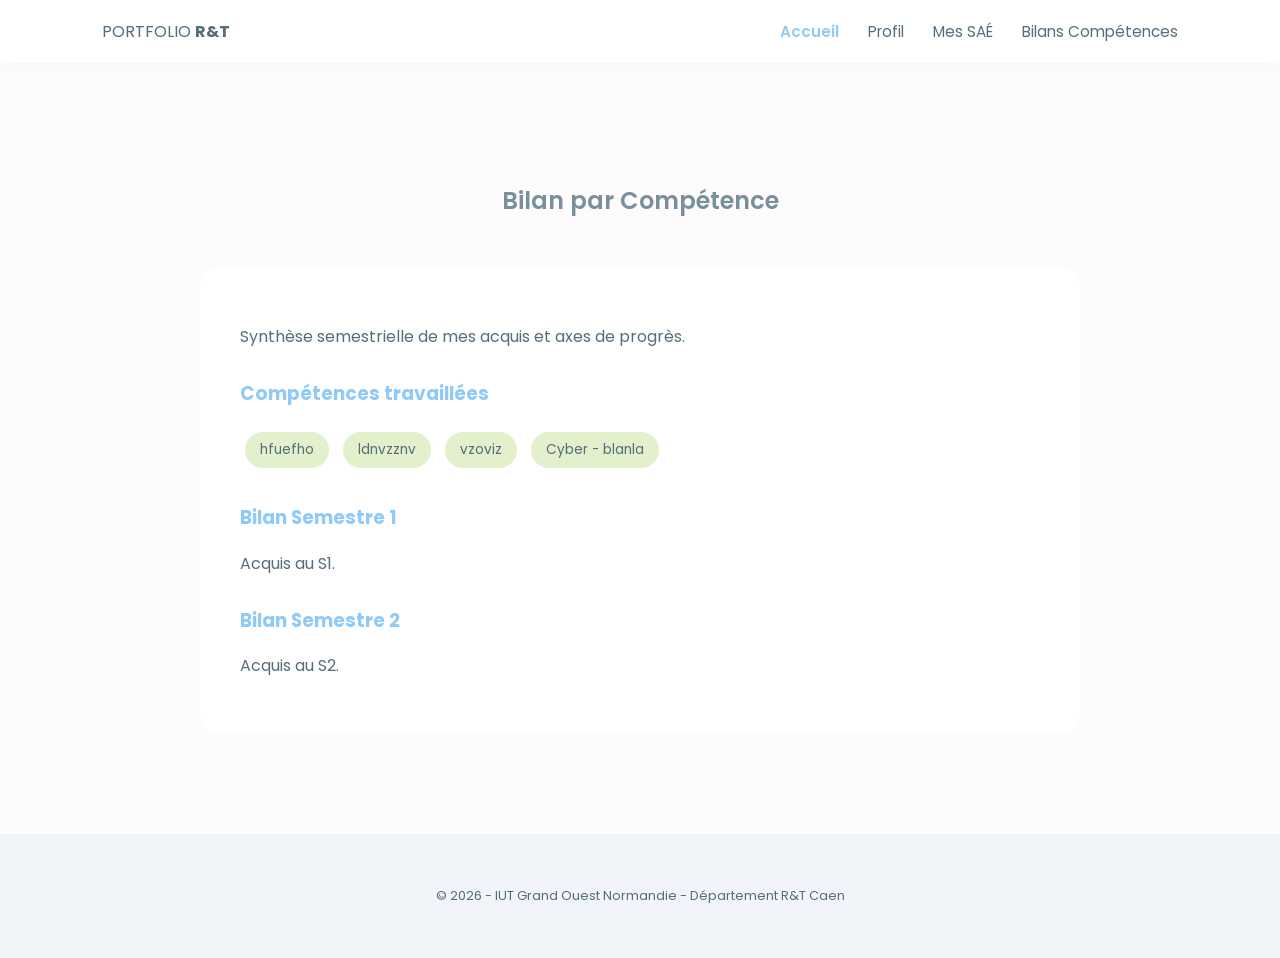
==== bilan.html @ a1cd816b "first commit" ====
<!DOCTYPE html>
<html lang="fr">
<head>
    <meta charset="UTF-8">
    <meta name="viewport" content="width=device-width, initial-scale=1.0">
    <title>Bilan Compétences - Portfolio R&T</title>
    <link rel="stylesheet" href="css.css">
    <link href="https://fonts.googleapis.com/css2?family=Poppins:wght@300;400;600&display=swap" rel="stylesheet">
</head>
<body>

    <header>
        <div class="logo">PORTFOLIO <strong>R&T</strong></div>
        <nav>
            <a href="Site.html">Accueil</a>
            <a href="profil.html">Profil</a>
            <a href="saes.html">Mes SAÉ</a>
            <a href="bilan.html">Bilans Compétences</a>
        </nav>
    </header>

    <section class="fade-in">
        <h2>Bilan par Compétence</h2>
        <div class="content-box fade-in">
            <p>Synthèse semestrielle de mes acquis et axes de progrès.</p>

            <h3>Compétences travaillées</h3>
            <div>
                <span class="skill-tag">hfuefho</span>
                <span class="skill-tag">ldnvzznv</span>
                <span class="skill-tag">vzoviz</span>
                <span class="skill-tag">Cyber - blanla</span>
            </div>

            <h3>Bilan Semestre 1</h3>
            <p> Acquis au S1.</p>

            <h3>Bilan Semestre 2</h3>
            <p>Acquis au S2.</p>
        </div>
    </section>

    <footer>
        <p>© 2026 - IUT Grand Ouest Normandie - Département R&T Caen</p>
    </footer>

    <script>
        const observer = new IntersectionObserver((entries) => {
            entries.forEach(entry => {
                if (entry.isIntersecting) entry.target.classList.add('visible');
            });
        }, { threshold: 0.1 });
        document.querySelectorAll('.fade-in').forEach(el => observer.observe(el));
    </script>
</body>
</html>
---- css.css ----
/* Couleurs pastelles et variables */
:root {
    --bg-main: #fdfbfb;
    --bg-alt: #f1f4f9;
    --accent-blue: #d4eaf7;
    --accent-green: #e2f0cb;
    --accent-purple: #e0d7ff;
    --text-color: #546e7a;
    --white: #ffffff;
}

/* Base */
body {
    font-family: 'Poppins', sans-serif;
    color: var(--text-color);
    background-color: var(--bg-main);
    margin: 0;
    scroll-behavior: smooth;
}

/* Header & Nav */
header {
    background: rgba(255, 255, 255, 0.95);
    padding: 1.2rem 8%;
    display: flex;
    justify-content: space-between;
    align-items: center;
    position: sticky;
    top: 0;
    box-shadow: 0 4px 15px rgba(0,0,0,0.02);
    z-index: 100;
}

nav a {
    text-decoration: none;
    color: var(--text-color);
    margin-left: 25px;
    font-size: 0.95rem;
    transition: 0.3s;
}

nav a:hover {
    color: #90caf9;
}

/* Sections */
section {
    padding: 100px 10%;
}

.alt-bg { background-color: var(--bg-alt); }

h2 {
    text-align: center;
    font-weight: 600;
    margin-bottom: 50px;
    color: #78909c;
}

/* Hero Section */
.hero {
    background: linear-gradient(120deg, var(--accent-blue) 0%, var(--accent-purple) 100%);
    text-align: center;
    padding: 150px 10%;
}

.profile-pic {
    width: 200px;
    height: 230px;
    background: var(--white);
    border-radius: 50%;
    margin: 0 auto 30px;
    border: 8px solid rgba(255,255,255,0.3);
}

#photo{
    width: 180px;
    height: 230px;
    border-radius: 50%;
}


/* Grilles et Cartes */
.card-grid {
    display: grid;
    grid-template-columns: repeat(auto-fit, minmax(280px, 1fr));
    gap: 30px;
}

.card {
    background: var(--white);
    padding: 30px;
    border-radius: 20px;
    box-shadow: 0 10px 30px rgba(0,0,0,0.03);
    transition: transform 0.4s ease;
}

.card:hover {
    transform: translateY(-10px);
}

.content-box {
    background: var(--white);
    padding: 40px;
    border-radius: 20px;
    max-width: 800px;
    margin: 0 auto;
}

/* Boutons et Tags */
.btn {
    background: var(--accent-blue);
    border: none;
    padding: 10px 20px;
    border-radius: 10px;
    color: var(--text-color);
    cursor: pointer;
    margin-top: 15px;
    font-family: inherit;
}

.skill-tag {
    display: inline-block;
    background: var(--accent-green);
    padding: 8px 15px;
    border-radius: 50px;
    margin: 5px;
    font-size: 0.85rem;
}

/* Animations */
.fade-in {
    opacity: 0;
    transform: translateY(30px);
    transition: opacity 0.8s ease-out, transform 0.8s ease-out;
}

.visible {
    opacity: 1;
    transform: translateY(0);
}

footer {
    text-align: center;
    padding: 40px;
    font-size: 0.8rem;
    background: var(--bg-alt);
}

/* Style pour rendre toute la carte cliquable */
.card-link {
    text-decoration: none;
    color: inherit;
    display: block;
}

.tag {
    font-size: 0.7rem;
    font-weight: bold;
    color: #90caf9;
    text-transform: uppercase;
    letter-spacing: 1px;
}

.ac-list {
    margin-top: 15px;
    font-size: 0.8rem;
    color: #9ea7ad;
    font-style: italic;
}

/* Effet de zoom plus prononcé au survol pour montrer que c'est cliquable */
.card-link:hover .card {
    transform: translateY(-12px);
    box-shadow: 0 15px 35px rgba(0,0,0,0.07);
    background-color: #f8fbff; /* Changement léger de couleur au survol */
}

/* Style pour le titre principal des pages SAÉ */
h1 {
    color: #78909c;
    margin-bottom: 10px;
}

hr {
    border: 0;
    height: 1px;
    background: #eee;
    margin: 20px 0;
}

h3 {
    margin-top: 30px;
    color: #90caf9;
}

/* Liste des compétences dans le détail */
.skill-list {
    list-style: none;
    padding: 0;
}

/* Animation douce pour le lien de retour */
nav a:first-child {
    font-weight: 600;
    color: #90caf9;
}
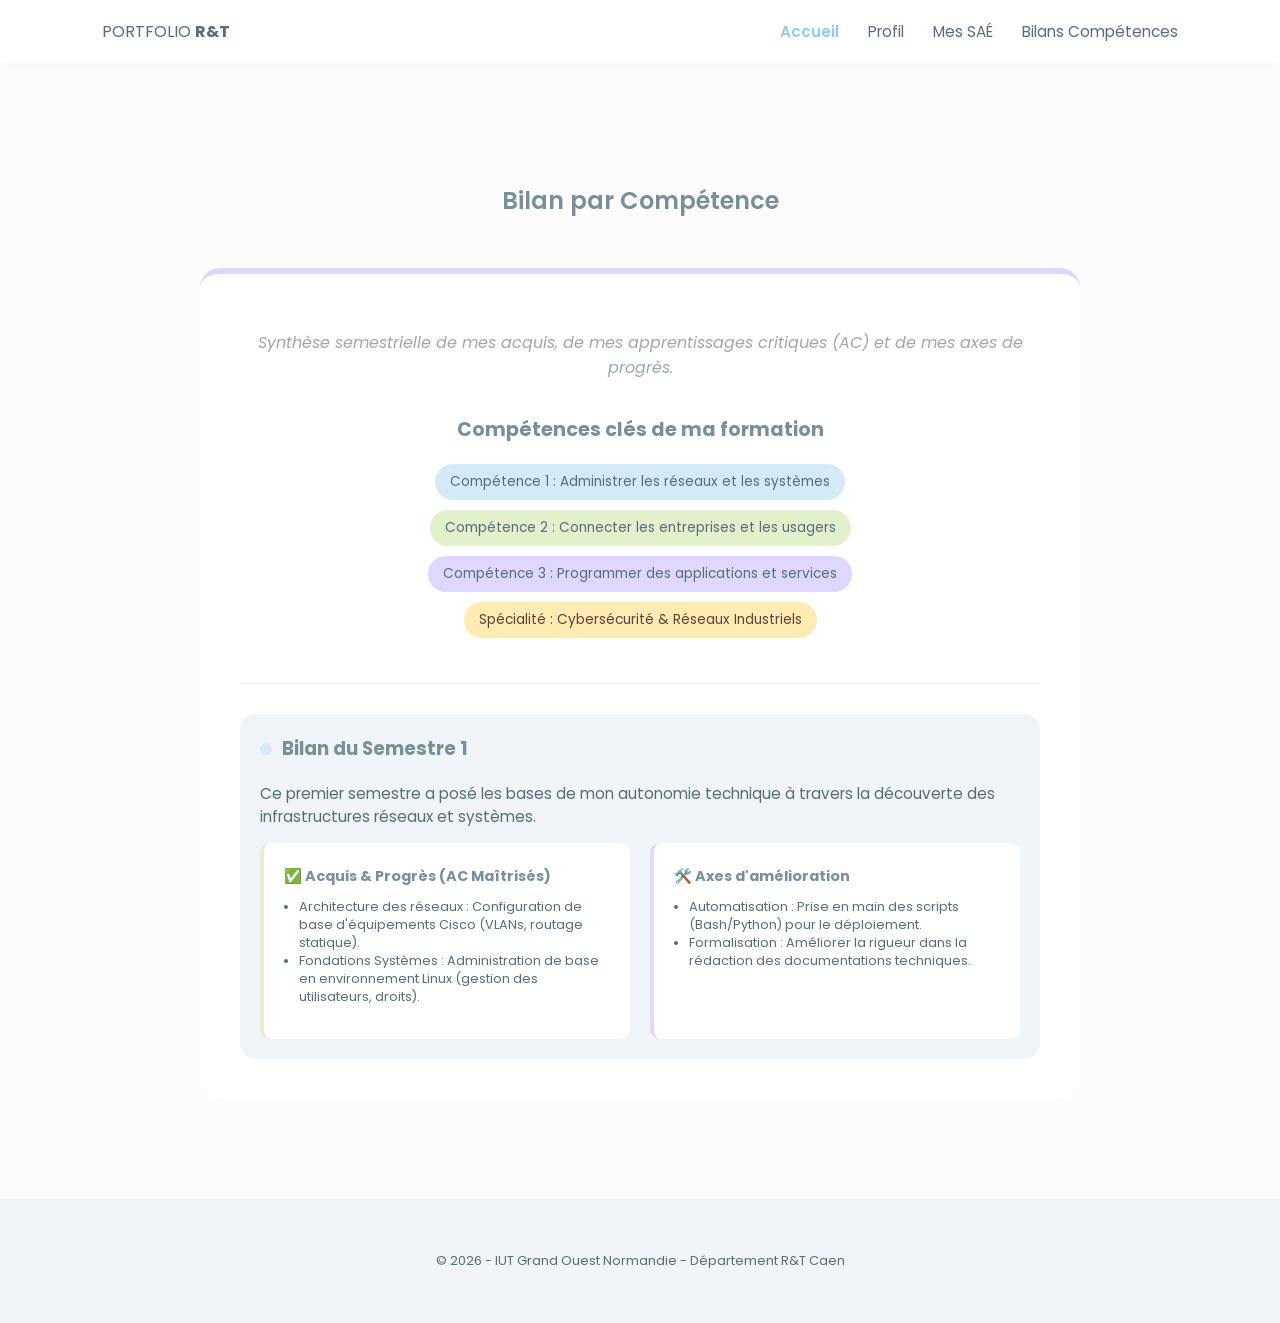
==== commit 565e54eb: "Commit 3" ====
--- a/bilan.html
+++ b/bilan.html
@@ -21,22 +21,55 @@
 
     <section class="fade-in">
         <h2>Bilan par Compétence</h2>
-        <div class="content-box fade-in">
-            <p>Synthèse semestrielle de mes acquis et axes de progrès.</p>
+        
+        <div class="content-box" style="border-top: 6px solid var(--accent-purple);">
+            <p style="text-align: center; font-style: italic; color: #9ea7ad; margin-bottom: 35px;">
+                Synthèse semestrielle de mes acquis, de mes apprentissages critiques (AC) et de mes axes de progrès.
+            </p>
 
-            <h3>Compétences travaillées</h3>
-            <div>
-                <span class="skill-tag">hfuefho</span>
-                <span class="skill-tag">ldnvzznv</span>
-                <span class="skill-tag">vzoviz</span>
-                <span class="skill-tag">Cyber - blanla</span>
+            <!-- Section 1 : Les Compétences du BUT R&T -->
+            <div style="text-align: center; margin-bottom: 40px;">
+                <h3 style="color: #78909c; font-size: 1.2rem; margin-bottom: 15px;">Compétences clés de ma formation</h3>
+                <div>
+                    <span class="skill-tag" style="background: var(--accent-blue);">Compétence 1 : Administrer les réseaux et les systèmes</span>
+                    <span class="skill-tag" style="background: var(--accent-green);">Compétence 2 : Connecter les entreprises et les usagers</span>
+                    <span class="skill-tag" style="background: var(--accent-purple);">Compétence 3 : Programmer des applications et services</span>
+                    </br><span class="skill-tag" style="background: #ffecb3; color: #5d4037;">Spécialité : Cybersécurité & Réseaux Industriels</span>
+                </div>
             </div>
 
-            <h3>Bilan Semestre 1</h3>
-            <p> Acquis au S1.</p>
+            <hr>
 
-            <h3>Bilan Semestre 2</h3>
-            <p>Acquis au S2.</p>
+            <!-- Section 2 : Bilan Semestre 1 -->
+            <div style="margin-top: 30px; padding: 20px; background-color: var(--bg-alt); border-radius: 15px;">
+                <h3 style="margin-top: 0; color: #78909c; display: flex; align-items: center;">
+                    <span style="background: var(--accent-blue); width: 12px; height: 12px; border-radius: 50%; display: inline-block; margin-right: 10px;"></span>
+                    Bilan du Semestre 1
+                </h3>
+                <p style="font-size: 0.95rem;">
+                    Ce premier semestre a posé les bases de mon autonomie technique à travers la découverte des infrastructures réseaux et systèmes.
+                </p>
+                
+                <div class="card-grid" style="grid-template-columns: repeat(auto-fit, minmax(240px, 1fr)); gap: 20px; margin-top: 15px;">
+                    <!-- Apprentissages Critiques Maîtrisés -->
+                    <div style="background: var(--white); padding: 20px; border-radius: 10px; border-left: 4px solid var(--accent-green);">
+                        <strong style="color: #78909c; font-size: 0.9rem;">✅ Acquis & Progrès (AC Maîtrisés)</strong>
+                        <ul class="ac-list" style="padding-left: 15px; margin-top: 10px; font-style: normal; color: var(--text-color);">
+                            <li>Architecture des réseaux : Configuration de base d'équipements Cisco (VLANs, routage statique).</li>
+                            <li>Fondations Systèmes : Administration de base en environnement Linux (gestion des utilisateurs, droits).</li>
+                        </ul>
+                    </div>
+                    
+                    <!-- Apprentissages Critiques à Renforcer -->
+                    <div style="background: var(--white); padding: 20px; border-radius: 10px; border-left: 4px solid var(--accent-purple);">
+                        <strong style="color: #78909c; font-size: 0.9rem;">🛠️ Axes d'amélioration</strong>
+                        <ul class="ac-list" style="padding-left: 15px; margin-top: 10px; font-style: normal; color: var(--text-color);">
+                            <li>Automatisation : Prise en main des scripts (Bash/Python) pour le déploiement.</li>
+                            <li>Formalisation : Améliorer la rigueur dans la rédaction des documentations techniques.</li>
+                        </ul>
+                    </div>
+                </div>
+            </div>
         </div>
     </section>
 
--- a/css.css
+++ b/css.css
@@ -66,19 +66,20 @@
 
 .profile-pic {
     width: 200px;
-    height: 230px;
+    height: 200px; /* Changé de 230px à 200px */
     background: var(--white);
     border-radius: 50%;
     margin: 0 auto 30px;
     border: 8px solid rgba(255,255,255,0.3);
-}
-
-#photo{
-    width: 180px;
-    height: 230px;
+    overflow: hidden; /* Empêche l'image de dépasser du cercle */
+}
+
+#photo {
+    width: 100%;
+    height: 100%;
     border-radius: 50%;
-}
-
+    object-fit: cover; /* Cette ligne évite de déformer l'image en l'adaptant au cercle */
+}
 
 /* Grilles et Cartes */
 .card-grid {
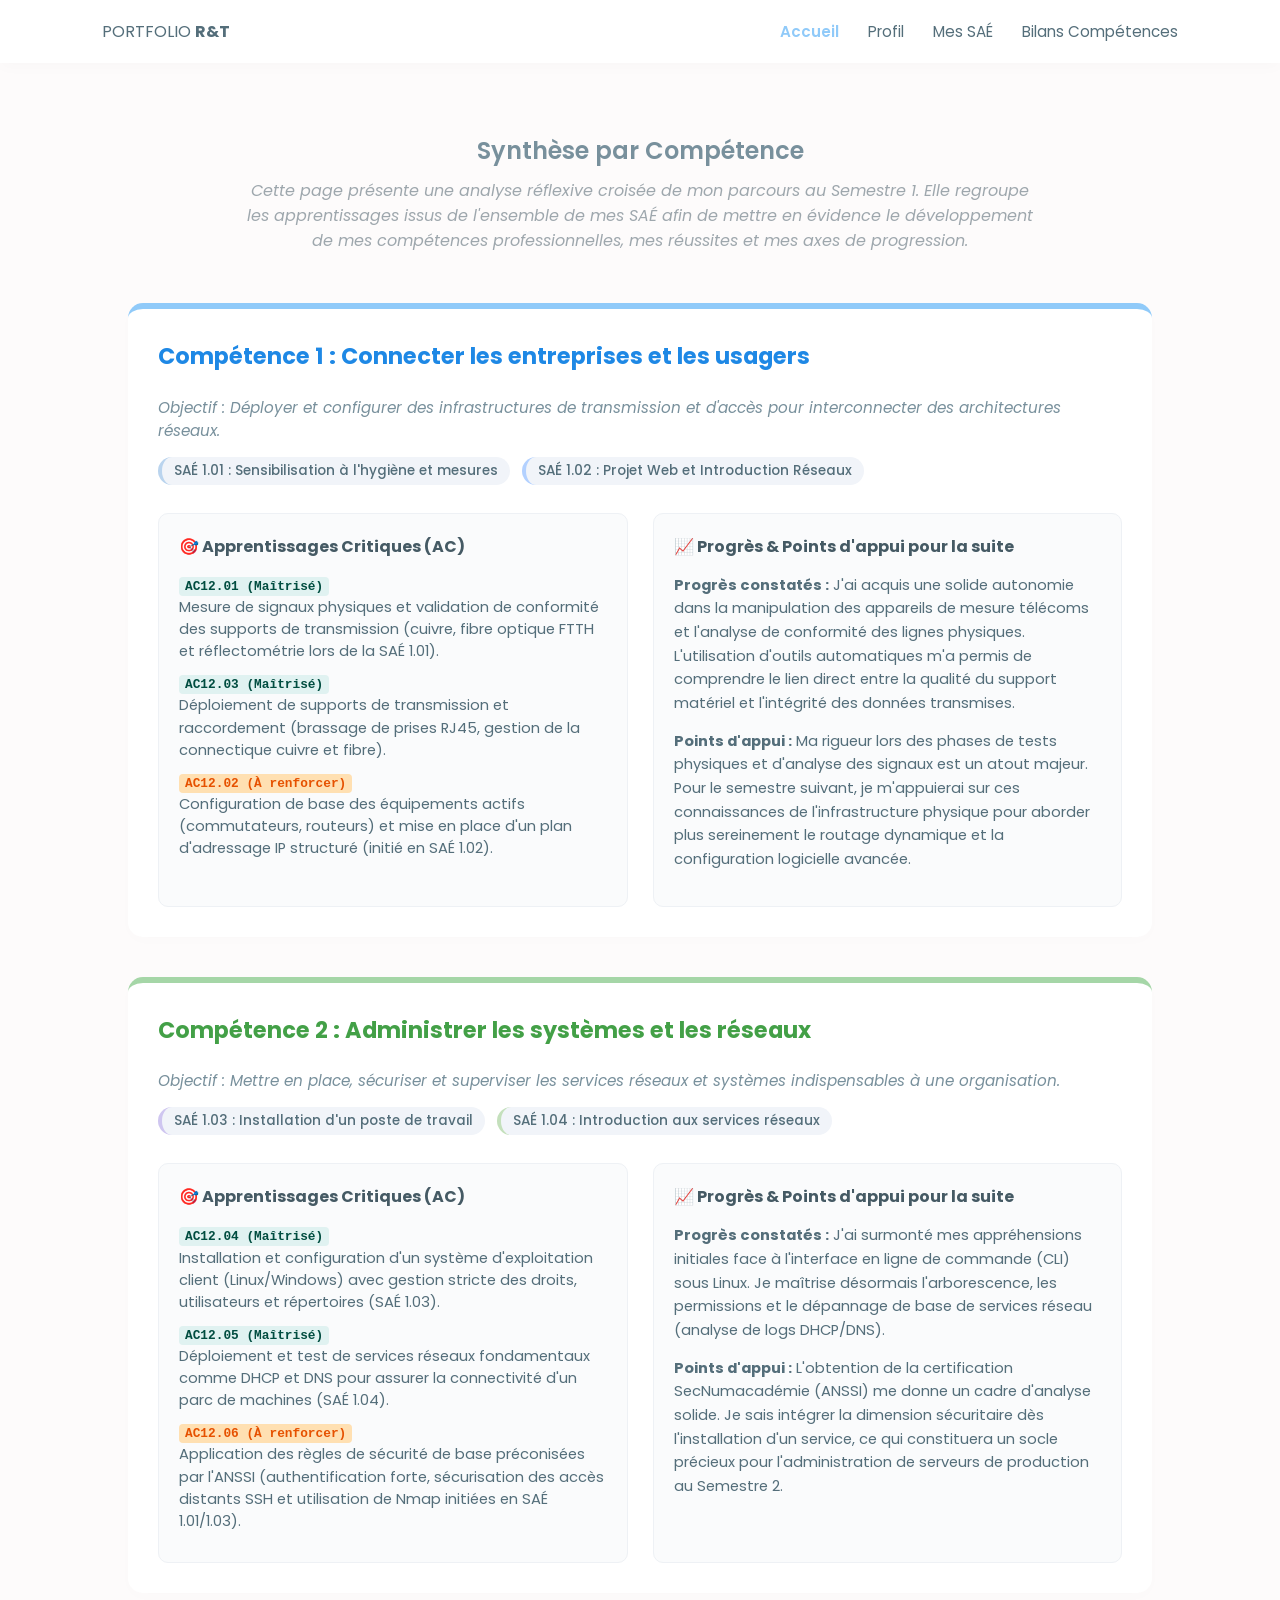
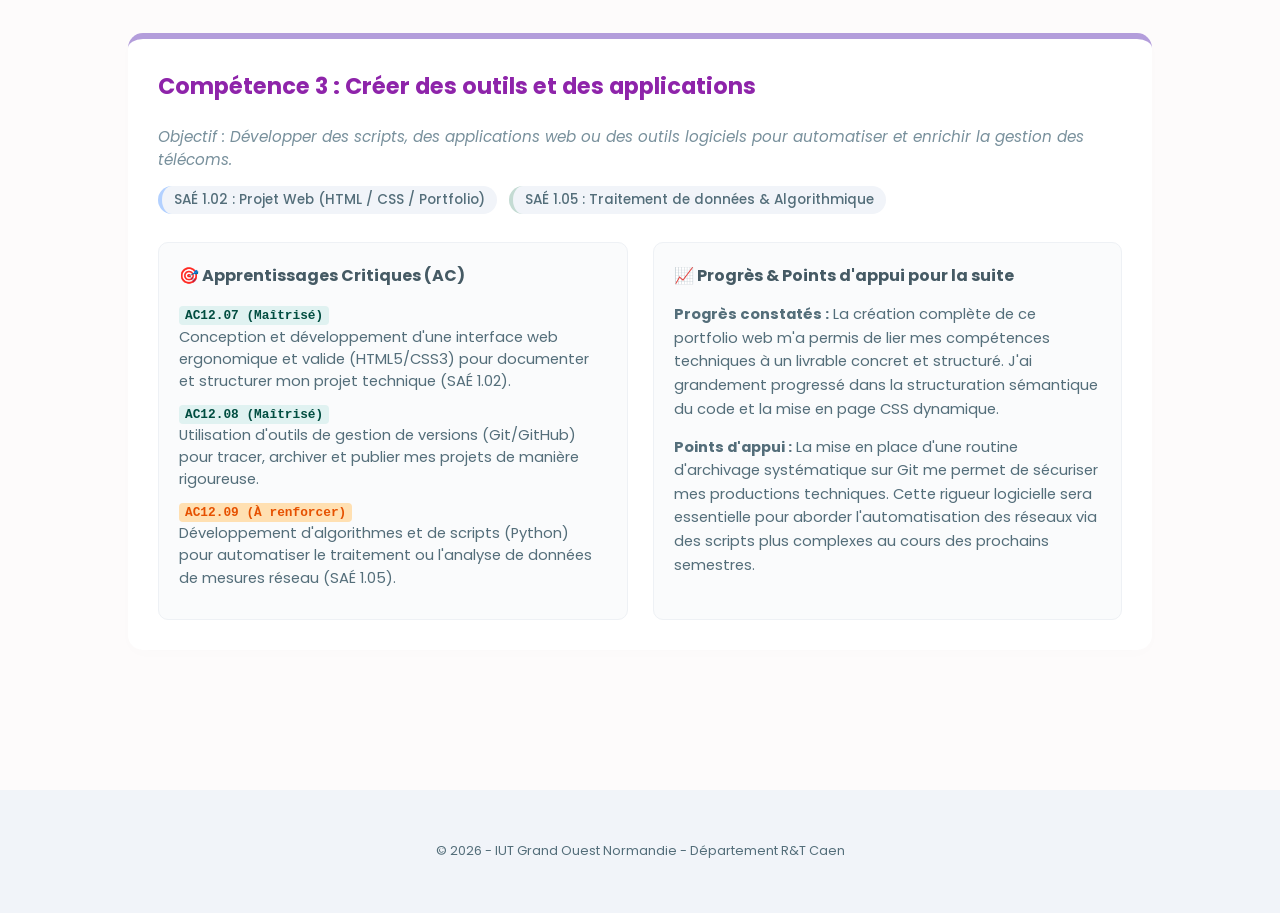
==== commit ad63dcaa: "Commit 5" ====
--- a/bilan.html
+++ b/bilan.html
@@ -5,7 +5,79 @@
     <meta name="viewport" content="width=device-width, initial-scale=1.0">
     <title>Bilan Compétences - Portfolio R&T</title>
     <link rel="stylesheet" href="css.css">
-    <link href="https://fonts.googleapis.com/css2?family=Poppins:wght@300;400;600&display=swap" rel="stylesheet">
+    <link href="https://fonts.googleapis.com/css2?family=Poppins:wght@300;400;500;600&display=swap" rel="stylesheet">
+    <style>
+        .competence-block {
+            background: var(--white);
+            border-radius: 15px;
+            padding: 30px;
+            margin-bottom: 40px;
+            box-shadow: 0 4px 15px rgba(0,0,0,0.01);
+            border-top: 6px solid #ccc;
+        }
+        .comp-1 { border-top-color: #90caf9; }
+        .comp-2 { border-top-color: #a5d6a7; }
+        .comp-3 { border-top-color: #b39ddb; }
+        
+        .sae-tags {
+            margin: 10px 0 20px 0;
+        }
+        .sae-tag {
+            display: inline-block;
+            padding: 4px 12px;
+            border-radius: 20px;
+            font-size: 0.85rem;
+            font-weight: 500;
+            margin-right: 8px;
+            margin-bottom: 8px;
+            background: var(--bg-alt);
+            color: var(--text-color);
+        }
+        .grid-bilan {
+            display: grid;
+            grid-template-columns: repeat(auto-fit, minmax(300px, 1fr));
+            gap: 25px;
+            margin-top: 20px;
+        }
+        .sub-box {
+            background: #fafbfc;
+            padding: 20px;
+            border-radius: 10px;
+            border: 1px solid #eef1f5;
+        }
+        .sub-box h4 {
+            margin-top: 0;
+            margin-bottom: 15px;
+            font-size: 1rem;
+            color: #455a64;
+            display: flex;
+            align-items: center;
+            gap: 8px;
+        }
+        .ac-item {
+            margin-bottom: 10px;
+            font-size: 0.92rem;
+            line-height: 1.5;
+        }
+        .ac-badge {
+            font-family: monospace;
+            background: #e0f2f1;
+            color: #004d40;
+            padding: 2px 6px;
+            border-radius: 4px;
+            font-weight: bold;
+            font-size: 0.8rem;
+        }
+        .ac-badge.renforcer {
+            background: #ffe0b2;
+            color: #e65100;
+        }
+        .progres-text {
+            font-size: 0.92rem;
+            line-height: 1.6;
+            color: var(--text-color);
+        }
+    </style>
 </head>
 <body>
 
@@ -19,58 +91,141 @@
         </nav>
     </header>
 
-    <section class="fade-in">
-        <h2>Bilan par Compétence</h2>
-        
-        <div class="content-box" style="border-top: 6px solid var(--accent-purple);">
-            <p style="text-align: center; font-style: italic; color: #9ea7ad; margin-bottom: 35px;">
-                Synthèse semestrielle de mes acquis, de mes apprentissages critiques (AC) et de mes axes de progrès.
+    <section class="fade-in" style="padding-top: 50px;">
+        <h2 style="margin-bottom: 10px;">Synthèse par Compétence</h2>
+        <p style="text-align: center; font-style: italic; color: #9ea7ad; max-width: 800px; margin: 0 auto 50px auto;">
+            Cette page présente une analyse réflexive croisée de mon parcours au Semestre 1. Elle regroupe les apprentissages issus de l'ensemble de mes SAÉ afin de mettre en évidence le développement de mes compétences professionnelles, mes réussites et mes axes de progression.
+        </p>
+
+        <!-- COMPÉTENCE 1 -->
+        <div class="competence-block comp-1">
+            <h3 style="color: #1e88e5; margin-top: 0; font-size: 1.4rem;">Compétence 1 : Connecter les entreprises et les usagers</h3>
+            <p style="font-size: 0.95rem; color: #78909c;">
+                <em>Objectif : Déployer et configurer des infrastructures de transmission et d'accès pour interconnecter des architectures réseaux.</em>
             </p>
-
-            <!-- Section 1 : Les Compétences du BUT R&T -->
-            <div style="text-align: center; margin-bottom: 40px;">
-                <h3 style="color: #78909c; font-size: 1.2rem; margin-bottom: 15px;">Compétences clés de ma formation</h3>
-                <div>
-                    <span class="skill-tag" style="background: var(--accent-blue);">Compétence 1 : Administrer les réseaux et les systèmes</span>
-                    <span class="skill-tag" style="background: var(--accent-green);">Compétence 2 : Connecter les entreprises et les usagers</span>
-                    <span class="skill-tag" style="background: var(--accent-purple);">Compétence 3 : Programmer des applications et services</span>
-                    </br><span class="skill-tag" style="background: #ffecb3; color: #5d4037;">Spécialité : Cybersécurité & Réseaux Industriels</span>
-                </div>
-            </div>
-
-            <hr>
-
-            <!-- Section 2 : Bilan Semestre 1 -->
-            <div style="margin-top: 30px; padding: 20px; background-color: var(--bg-alt); border-radius: 15px;">
-                <h3 style="margin-top: 0; color: #78909c; display: flex; align-items: center;">
-                    <span style="background: var(--accent-blue); width: 12px; height: 12px; border-radius: 50%; display: inline-block; margin-right: 10px;"></span>
-                    Bilan du Semestre 1
-                </h3>
-                <p style="font-size: 0.95rem;">
-                    Ce premier semestre a posé les bases de mon autonomie technique à travers la découverte des infrastructures réseaux et systèmes.
-                </p>
-                
-                <div class="card-grid" style="grid-template-columns: repeat(auto-fit, minmax(240px, 1fr)); gap: 20px; margin-top: 15px;">
-                    <!-- Apprentissages Critiques Maîtrisés -->
-                    <div style="background: var(--white); padding: 20px; border-radius: 10px; border-left: 4px solid var(--accent-green);">
-                        <strong style="color: #78909c; font-size: 0.9rem;">✅ Acquis & Progrès (AC Maîtrisés)</strong>
-                        <ul class="ac-list" style="padding-left: 15px; margin-top: 10px; font-style: normal; color: var(--text-color);">
-                            <li>Architecture des réseaux : Configuration de base d'équipements Cisco (VLANs, routage statique).</li>
-                            <li>Fondations Systèmes : Administration de base en environnement Linux (gestion des utilisateurs, droits).</li>
-                        </ul>
-                    </div>
-                    
-                    <!-- Apprentissages Critiques à Renforcer -->
-                    <div style="background: var(--white); padding: 20px; border-radius: 10px; border-left: 4px solid var(--accent-purple);">
-                        <strong style="color: #78909c; font-size: 0.9rem;">🛠️ Axes d'amélioration</strong>
-                        <ul class="ac-list" style="padding-left: 15px; margin-top: 10px; font-style: normal; color: var(--text-color);">
-                            <li>Automatisation : Prise en main des scripts (Bash/Python) pour le déploiement.</li>
-                            <li>Formalisation : Améliorer la rigueur dans la rédaction des documentations techniques.</li>
-                        </ul>
-                    </div>
+            
+            <div class="sae-tags">
+                <span class="sae-tag" style="border-left: 4px solid #bad4ee;">SAÉ 1.01 : Sensibilisation à l'hygiène et mesures</span>
+                <span class="sae-tag" style="border-left: 4px solid #b3d1ff;">SAÉ 1.02 : Projet Web et Introduction Réseaux</span>
+            </div>
+
+            <div class="grid-bilan">
+                <!-- Apprentissages Critiques -->
+                <div class="sub-box">
+                    <h4>🎯 Apprentissages Critiques (AC)</h4>
+                    <div class="ac-item">
+                        <span class="ac-badge">AC12.01 (Maîtrisé)</span><br>
+                        Mesure de signaux physiques et validation de conformité des supports de transmission (cuivre, fibre optique FTTH et réflectométrie lors de la SAÉ 1.01).
+                    </div>
+                    <div class="ac-item">
+                        <span class="ac-badge">AC12.03 (Maîtrisé)</span><br>
+                        Déploiement de supports de transmission et raccordement (brassage de prises RJ45, gestion de la connectique cuivre et fibre).
+                    </div>
+                    <div class="ac-item">
+                        <span class="ac-badge renforcer">AC12.02 (À renforcer)</span><br>
+                        Configuration de base des équipements actifs (commutateurs, routeurs) et mise en place d'un plan d'adressage IP structuré (initié en SAÉ 1.02).
+                    </div>
+                </div>
+
+                <!-- Progrès et Points d'appui -->
+                <div class="sub-box">
+                    <h4>📈 Progrès & Points d'appui pour la suite</h4>
+                    <p class="progres-text">
+                        <strong>Progrès constatés :</strong> J'ai acquis une solide autonomie dans la manipulation des appareils de mesure télécoms et l'analyse de conformité des lignes physiques. L'utilisation d'outils automatiques m'a permis de comprendre le lien direct entre la qualité du support matériel et l'intégrité des données transmises.
+                    </p>
+                    <p class="progres-text">
+                        <strong>Points d'appui :</strong> Ma rigueur lors des phases de tests physiques et d'analyse des signaux est un atout majeur. Pour le semestre suivant, je m'appuierai sur ces connaissances de l'infrastructure physique pour aborder plus sereinement le routage dynamique et la configuration logicielle avancée.
+                    </p>
                 </div>
             </div>
         </div>
+
+        <!-- COMPÉTENCE 2 -->
+        <div class="competence-block comp-2">
+            <h3 style="color: #43a047; margin-top: 0; font-size: 1.4rem;">Compétence 2 : Administrer les systèmes et les réseaux</h3>
+            <p style="font-size: 0.95rem; color: #78909c;">
+                <em>Objectif : Mettre en place, sécuriser et superviser les services réseaux et systèmes indispensables à une organisation.</em>
+            </p>
+            
+            <div class="sae-tags">
+                <span class="sae-tag" style="border-left: 4px solid #cfc6f0;">SAÉ 1.03 : Installation d'un poste de travail</span>
+                <span class="sae-tag" style="border-left: 4px solid #c4e0bc;">SAÉ 1.04 : Introduction aux services réseaux</span>
+            </div>
+
+            <div class="grid-bilan">
+                <!-- Apprentissages Critiques -->
+                <div class="sub-box">
+                    <h4>🎯 Apprentissages Critiques (AC)</h4>
+                    <div class="ac-item">
+                        <span class="ac-badge">AC12.04 (Maîtrisé)</span><br>
+                        Installation et configuration d'un système d'exploitation client (Linux/Windows) avec gestion stricte des droits, utilisateurs et répertoires (SAÉ 1.03).
+                    </div>
+                    <div class="ac-item">
+                        <span class="ac-badge">AC12.05 (Maîtrisé)</span><br>
+                        Déploiement et test de services réseaux fondamentaux comme DHCP et DNS pour assurer la connectivité d'un parc de machines (SAÉ 1.04).
+                    </div>
+                    <div class="ac-item">
+                        <span class="ac-badge renforcer">AC12.06 (À renforcer)</span><br>
+                        Application des règles de sécurité de base préconisées par l'ANSSI (authentification forte, sécurisation des accès distants SSH et utilisation de Nmap initiées en SAÉ 1.01/1.03).
+                    </div>
+                </div>
+
+                <!-- Progrès et Points d'appui -->
+                <div class="sub-box">
+                    <h4>📈 Progrès & Points d'appui pour la suite</h4>
+                    <p class="progres-text">
+                        <strong>Progrès constatés :</strong> J'ai surmonté mes appréhensions initiales face à l'interface en ligne de commande (CLI) sous Linux. Je maîtrise désormais l'arborescence, les permissions et le dépannage de base de services réseau (analyse de logs DHCP/DNS).
+                    </p>
+                    <p class="progres-text">
+                        <strong>Points d'appui :</strong> L'obtention de la certification SecNumacadémie (ANSSI) me donne un cadre d'analyse solide. Je sais intégrer la dimension sécuritaire dès l'installation d'un service, ce qui constituera un socle précieux pour l'administration de serveurs de production au Semestre 2.
+                    </p>
+                </div>
+            </div>
+        </div>
+
+        <!-- COMPÉTENCE 3 -->
+        <div class="competence-block comp-3">
+            <h3 style="color: #8e24aa; margin-top: 0; font-size: 1.4rem;">Compétence 3 : Créer des outils et des applications</h3>
+            <p style="font-size: 0.95rem; color: #78909c;">
+                <em>Objectif : Développer des scripts, des applications web ou des outils logiciels pour automatiser et enrichir la gestion des télécoms.</em>
+            </p>
+            
+            <div class="sae-tags">
+                <span class="sae-tag" style="border-left: 4px solid #b3d1ff;">SAÉ 1.02 : Projet Web (HTML / CSS / Portfolio)</span>
+                <span class="sae-tag" style="border-left: 4px solid #c4dbd3;">SAÉ 1.05 : Traitement de données & Algorithmique</span>
+            </div>
+
+            <div class="grid-bilan">
+                <!-- Apprentissages Critiques -->
+                <div class="sub-box">
+                    <h4>🎯 Apprentissages Critiques (AC)</h4>
+                    <div class="ac-item">
+                        <span class="ac-badge">AC12.07 (Maîtrisé)</span><br>
+                        Conception et développement d'une interface web ergonomique et valide (HTML5/CSS3) pour documenter et structurer mon projet technique (SAÉ 1.02).
+                    </div>
+                    <div class="ac-item">
+                        <span class="ac-badge">AC12.08 (Maîtrisé)</span><br>
+                        Utilisation d'outils de gestion de versions (Git/GitHub) pour tracer, archiver et publier mes projets de manière rigoureuse.
+                    </div>
+                    <div class="ac-item">
+                        <span class="ac-badge renforcer">AC12.09 (À renforcer)</span><br>
+                        Développement d'algorithmes et de scripts (Python) pour automatiser le traitement ou l'analyse de données de mesures réseau (SAÉ 1.05).
+                    </div>
+                </div>
+
+                <!-- Progrès et Points d'appui -->
+                <div class="sub-box">
+                    <h4>📈 Progrès & Points d'appui pour la suite</h4>
+                    <p class="progres-text">
+                        <strong>Progrès constatés :</strong> La création complète de ce portfolio web m'a permis de lier mes compétences techniques à un livrable concret et structuré. J'ai grandement progressé dans la structuration sémantique du code et la mise en page CSS dynamique.
+                    </p>
+                    <p class="progres-text">
+                        <strong>Points d'appui :</strong> La mise en place d'une routine d'archivage systématique sur Git me permet de sécuriser mes productions techniques. Cette rigueur logicielle sera essentielle pour aborder l'automatisation des réseaux via des scripts plus complexes au cours des prochains semestres.
+                    </p>
+                </div>
+            </div>
+        </div>
+
     </section>
 
     <footer>
